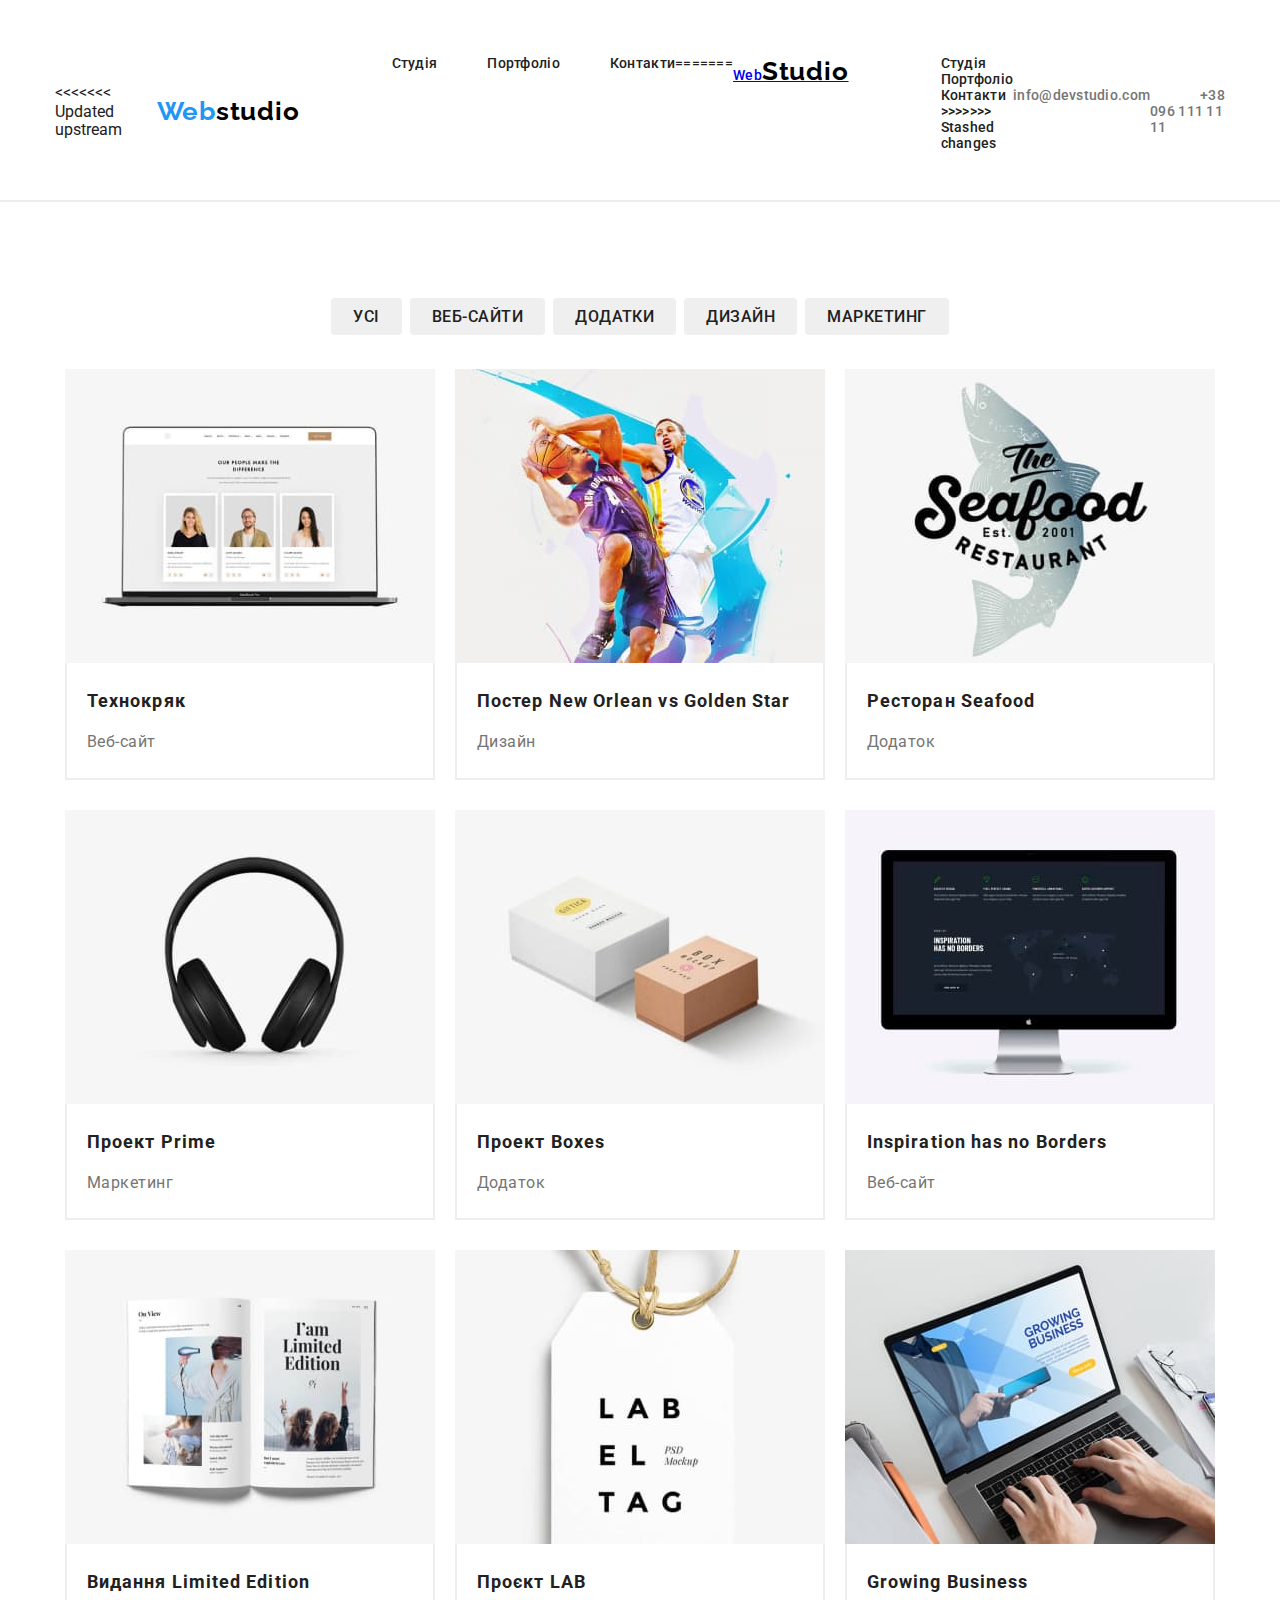
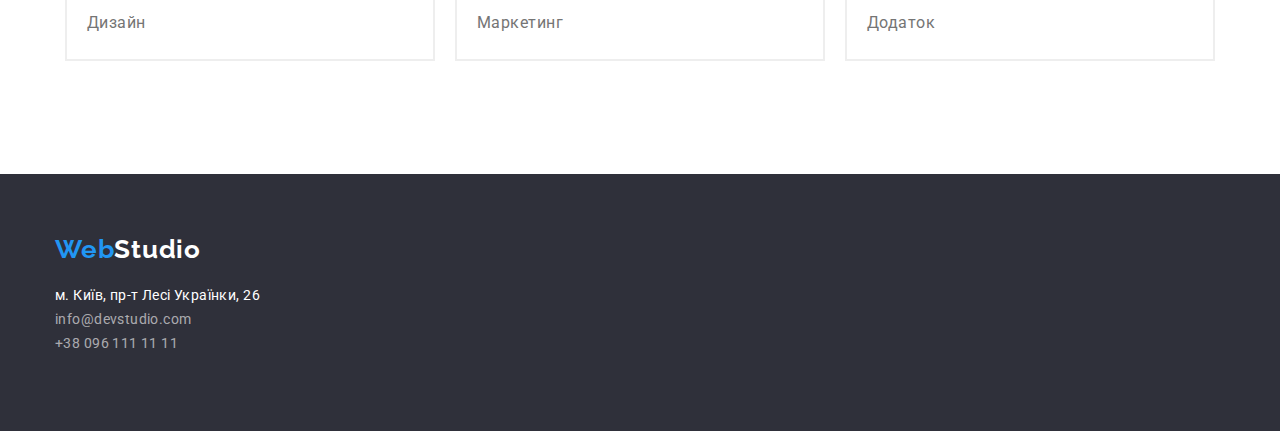
==== portfolio.html @ 646d5f2a "HW-4" ====
<!DOCTYPE html>
<html lang="en">
    <head>
        <meta charset="UTF-8">
        <meta http-equiv="X-UA-Compatible" content="IE=edge">
        <meta name="viewport" content="width=device-width, initial-scale=1.0">
        <link rel="preconnect" href="https://fonts.googleapis.com">
        <link rel="preconnect" href="https://fonts.gstatic.com" crossorigin>
        <link href="https://fonts.googleapis.com/css2?family=Raleway:wght@700&family=Roboto:wght@400;500;700;900&display=swap" rel="stylesheet">
        <link rel="stylesheet" href="https://cdnjs.cloudflare.com/ajax/libs/modern-normalize/1.1.0/modern-normalize.min.css">
        <link rel="stylesheet" href="./CSS/styles.css">
        <title>Portfolio</title>
    </head>
    <body class="body">
    <header class="header">
        <div class="container header-container">
            <!-- the logo is alwais a link -->
<<<<<<< Updated upstream
            <a href="./index.html" class="logo-web links">Web<span class="logo-studio">studio</span></a>
            <nav class="header-nav">
                <ul class="list header-list">
                    <li class="header-item"><a href="./index.html" class="header-nav links">Студія</a></li>
                    <li class="header-item"><a href="./portfolio.html" class="header-nav links">Портфоліо</a></li>
                    <li class="header-item"><a href="" class="header-nav links">Контакти</a></li>
=======
            <a href="./index.html" class="header-logo links">Web<span class="logo-studio">Studio</a>
            <nav >
                <ul class="list">
                    <li><a href="./index.html" class="header-nav links">Студія</a></li>
                    <li><a href="./portfolio.html" class="header-nav links">Портфоліо</a></li>
                    <li><a href="" class="header-nav links">Контакти</a></li>
>>>>>>> Stashed changes
                </ul>
            </nav>
            <div class="contact-wraper">
                <ul class="list header-list">
                    <li>
                        <a href="mailto:info@devstudio.com" target="_blank" rel="noopener noreferrer nofollow"
                            class="header-contact links">info@devstudio.com
                        </a>
                    </li>
                    <li>
                        <a href="tel:+380961111111" class="header-contact phone links">+38 096 111 11 11</a>
                    </li>
                </ul>
            </div>
        </div>
    </header>
    <main>
            <section class="main">
                <div>
                    <h1 class="visually-hidden">"Портфоліо"</h1>
                </div>
                <div class="container ">                
                    <ul class="list button-list">
                        <li class="button-items"><button type="button" class="button links-portfolio">Усі</button></li>
                        <li class="button-items"><button type="button" class="button links-portfolio">Веб-сайти</button></li>
                        <li class="button-items"><button type="button" class="button links-portfolio">Додатки</button></li>
                        <li class="button-items"><button type="button" class="button links-portfolio">Дизайн</button></li>
                        <li class="button-items"><button type="button" class="button links-portfolio">Маркетинг</button></li>
                    </ul>
                    <ul class="list portfolio-list">
                        <li class="portfolio-item"><img src="./img/portfolio/tehnokryak.jpg" alt="tehnokryak" width="370">
                            <div class="border">
                                <h2 class="portfolio-h2">Технокряк</h2>
                                <p class="portfolio-p">Веб-сайт</p>
                            </div>                           
                        </li>
                        <li class="portfolio-item"><img src="./img/portfolio/orlean.jpg" alt="orlean" width="370">
                            <div class="border">
                                <h2 class="portfolio-h2">Постер New Orlean vs Golden Star</h2>
                                <p class="portfolio-p">Дизайн</p>
                            </div>                           
                        </li>
                        <li class="portfolio-item"><img src="./img/portfolio/seafood.jpg" alt="seafood" width="370">
                            <div class="border">
                                <h2 class="portfolio-h2">Ресторан Seafood</h2>
                                <p class="portfolio-p">Додаток</p>
                            </div>                           
                        </li>
                        <li class="portfolio-item"><img src="./img/portfolio/prime.jpg" alt="prime" width="370">
                            <div class="border">
                                <h2 class="portfolio-h2">Проект Prime</h2>
                                <p class="portfolio-p">Маркетинг</p>
                            </div>                           
                        </li>
                        <li class="portfolio-item"><img src="./img/portfolio/boxes.jpg" alt="boxes" width="370">
                            <div class="border">
                                <h2 class="portfolio-h2">Проект Boxes</h2>
                                <p class="portfolio-p">Додаток</p>
                            </div>                            
                        </li>
                        <li class="portfolio-item"><img src="./img/portfolio/inspiration.jpg" alt="inspiration" width="370">
                            <div class="border">
                                <h2 class="portfolio-h2">Inspiration has no Borders</h2>
                                <p class="portfolio-p">Веб-сайт</p>
                            </div>                            
                        </li>
                        <li class="portfolio-item"><img src="./img/portfolio/limited.jpg" alt="limited" width="370">
                            <div class="border">
                                <h2 class="portfolio-h2">Видання Limited Edition</h2>
                                <p class="portfolio-p">Дизайн</p>
                            </div>                            
                        </li>
                        <li class="portfolio-item"><img src="./img/portfolio/lab.jpg" alt="lab" width="370">
                            <div class="border">
                               <h2 class="portfolio-h2">Проєкт LAB</h2>
                               <p class="portfolio-p">Маркетинг</p>
                            </div>                            
                        </li>
                        <li class="portfolio-item"><img src="./img/portfolio/growing.jpg" alt="growing" width="370">
                            <div class="border">
                                <h2 class="portfolio-h2">Growing Business</h2>
                                <p class="portfolio-p">Додаток</p>
                            </div>                            
                        </li>
                    </ul>
                </div>             
                               
            </section>
    </main>
    <footer class="footer">
            <div class="container footer-container">
                <a href="./index.html" class="footer-logo">Web<span class="footer-studio">Studio</a>
                
                <address class="addres ">
                    <ul class="list addres-list">
                        <li>
                            <a href="https://goo.gl/maps/BywnzuMhRgXunRxz6" target="_blank" rel="noopener noreferrer nofollow"
                                class="footer-adres links">м.
                                Київ, пр-т Лесі Українки, 26</a>
                        </li>
                        <li>
                            <a href="mailto:info@devstudio.com" target="_blank" rel="noopener noreferrer nofollow"
                                class="footer-contact links">info@devstudio.com
                            </a>
                        </li>
                        <li>
                            <a href="tel:+380961111111" class="footer-contact links">+38 096 111 11 11</a>
                        </li>
                    </ul>
                
                
                
                </address>
            </div>
            

          
        </footer>
        
    </body>
</html>
---- CSS/styles.css ----
:root {
    --primary-color: #212121;
    --secondary-color: #757575;
    --logo-color: #2196F3;
    --footer-color: #2F303A;
    --adresa-color: #FFFFFF;
    --contact-color: rgba(255, 255, 255, 0.6);
    --studio-color: #000000;
}

h1,
h2,
h3,
h4,
h5,
h6,
p {
    margin: 0;
}

ul {
    padding-left: 0;
}

img {
    display: block;
}

body {
    font-family: "Roboto", sans-serif;
    color: var(--primary-color);
}
.section {
    padding-top: 96px;
    padding-bottom: 96px;
}
.container {
    width: 1200px;
    margin: 0 auto;
    padding-left: 15px;
    padding-right: 15px;
}

.list {
    list-style: none;
}

.links:hover,
.links:focus {
    color: var(--logo-color);
    
}

.header {
    padding-top: 24px;
    border-bottom: 2px solid #ECECEC;
}

.header-container {
    display: flex;
    align-items: center;
    
}

.header-list {
    display: flex;
    margin: 0px;
    padding-top: 32px;
    padding-bottom: 32px;
}

.logo-web {
    color: var(--logo-color);
    font-size: 26px;
    font-weight: 700;
    line-height: 1.19;
    letter-spacing: 0.03em;
    font-family: "Raleway", sans-serif;
    text-decoration: none;
}

.logo-studio {
    color: var(--studio-color);
    font-size: 26px;
    font-weight: 700;
    line-height: 1.19;
    letter-spacing: 0.03em;
    font-family: "Raleway", sans-serif;
    text-decoration: none;
    margin-right: 92px;
}

.header-nav {
    color: var(--primary-color);
    font-size: 14px;
    font-weight: 500;
    line-height: 1.14;
    letter-spacing: 0.02em;
    text-decoration: none;
}

.header-item:not(:first-child) {
    margin-left: 50px;
}

.contact-wraper {
    margin-left: auto;
}

.header-contact {
    color: var(--secondary-color);
    font-size: 14px;
    font-weight: 500;
    line-height: 1.14;
    letter-spacing: 0.02em;
    text-decoration: none;
}

.phone {
    margin-left: 50px;
}

/*  portfolio  */
.main {
    margin-top: 96px;
    margin-bottom: 83px;
}

.button-list {
    display: flex;
    margin-left: auto;
    margin-right: auto;
    margin-top: 0px;
    margin-bottom: 0px;
    padding-bottom: 34px;
    justify-content: center;    
}

.button-items:not(:first-child) {
    margin-left: 8px;
}

.button {
    color: var(--primary-color);
    font-weight: 500;
    font-size: 16px;
    line-height: 1.6;
    letter-spacing: 0.03em;
    text-transform: uppercase;
    cursor: pointer;
    border-style: hidden;
    border-radius: 4px;
    padding: 6px 22px;
}
.links-portfolio:hover,
.links-portfolio:focus {
    color: #FFFFFF;
    background-color: var(--logo-color);
}
.portfolio-list {
    display: flex;
    flex-wrap: wrap;
    margin: 0px;
    justify-content: space-around;           
}

.portfolio-item {
    margin-bottom: 30px;
}
.portfolio-item:not(:nth-child(2*1+3)) {
    margin-left: 30px;
}
.border {
    border-bottom: 2px solid #EEEEEE;
    border-left: 2px solid #EEEEEE;
    border-right: 2px solid #EEEEEE;
}

.portfolio-h2 {
    color: var(--primary-color);
    font-size: 18px;
    font-weight: 700;
    line-height: 2;
    letter-spacing: 0.06em;
    display: flex;
    padding-top: 20px;
    padding-left: 20px;
}

.portfolio-p {
    color: var(--secondary-color);
    font-size: 16px;
    font-weight: 400;
    line-height: 1.9;
    letter-spacing: 0.03em;
    display: flex;
    padding-top: 8px;
    padding-bottom: 20px;
    padding-left: 20px;
}

/*  main hero  */
.section-studio {
    background-color: var(--footer-color);
    padding-top: 200px;
    padding-bottom: 200px;
}

.section-h1 {
    color: var(--adresa-color);
    font-size: 44px;
    font-weight: 900;
    line-height: 1.36;
    letter-spacing: 0.06em;
    text-align: center;
    width: 696px;
    padding-bottom: 30px;
    display: flex;
    margin-left: auto;
    margin-right: auto;
    text-transform: uppercase
}

.section-button {
    background-color: var(--logo-color);
    color: var(--adresa-color);
    font-size: 16px;
    font-weight: 700;
    line-height: 1.88;
    letter-spacing: 0.06em;
    display: flex;
    margin-left: auto;
    margin-right: auto;
}

.visually-hidden {
    position: absolute;
    clip: rect(0 0 0 0);
    width: 1px;
    height: 1px;
    margin: -1px;
}

.advantage-list {
    display: flex;
    margin: 0px;
}

.advantage-items:not(:first-child) {
    margin-left: 30px;
    
}

.advantage-h3 {
    color: var(--primary-color);
    font-size: 14px;
    font-weight: 700;
    line-height: 1.17;
    letter-spacing: 0.03em;
}

.section-p {
    color: var(--secondary-color);
    font-size: 16px;
    font-weight: 400;
    line-height: 1.71;
    letter-spacing: 0.03em;
}

.work {
    padding-top:  0px;
    padding-left: 0px;
    padding-right: 0px;
    padding-bottom: 94px;
}

.work-list {
    display: flex;
    margin: 0px;
}

.work-items:not(:first-child) {
    margin-left: 30px;
}

.title {
    color: var(--primary-color);
    font-size: 42.19px;
    font-weight: 700;
    line-height: 1.17;
    letter-spacing: 0.03em;
    display: flex;
    justify-content: center;
    padding-bottom: 50px;
}

.container-team {
    background-color: #F5F4FA;
    
   
}

.team-list {
    display: flex;
    margin: 0px;
    justify-content: space-around;
    
}


.team-items:not(:first-child) {
    margin-left: 30px;
}
.border-team {
    background-color: #FFFFFF;
    border-bottom: 2px solid #EEEEEE;
    border-left: 2px solid #EEEEEE;
    border-right: 2px solid #EEEEEE;
    border-radius: 0px 0px 4px 4px;
}
.team-h3 {
    color: var(--primary-color);
    font-size: 16px;
    font-weight: 500;
    line-height: 1.17;
    letter-spacing: 0.03em;
    display: flex;
    justify-content: center;
    padding-top: 30px;
    
}

.team-p {
    color: var(--secondary-color);
    font-size: 16px;
    font-weight: 400;
    line-height: 1.17;
    letter-spacing: 0.03em;
    display: flex;
    justify-content: center;
    padding-top: 10px;
    padding-bottom: 30px;
}

/*  footer  */
.footer {
    background-color: var(--footer-color);
}
.footer-container {
    padding-top: 60px;
    padding-bottom: 60px;
}
.footer-logo {
    color: var(--logo-color);
    font-size: 26px;
    font-weight: 700;
    line-height: 1.17;
    letter-spacing: 0.03em;
    font-family: "Raleway", sans-serif;
    text-decoration: none;
    
}

.footer-studio {
    color: var(--adresa-color);
    font-size: 26px;
    font-weight: 700;
    line-height: 1.17;
    letter-spacing: 0.03em;
    font-family: "Raleway", sans-serif;
    text-decoration: none;
}

.addres {
    font-style: normal;
}

.addres-list {
    margin-top: 20px;
}

.footer-adres {
    color: var(--adresa-color);
    font-size: 14px;
    font-weight: 400;
    line-height: 1.7;
    letter-spacing: 0.03em;
    text-decoration: none;
}

.footer-contact {
    color: var(--contact-color);
    font-size: 14px;
    font-weight: 400;
    line-height: 1.7;
    letter-spacing: 0.03em;
    text-decoration: none;
}
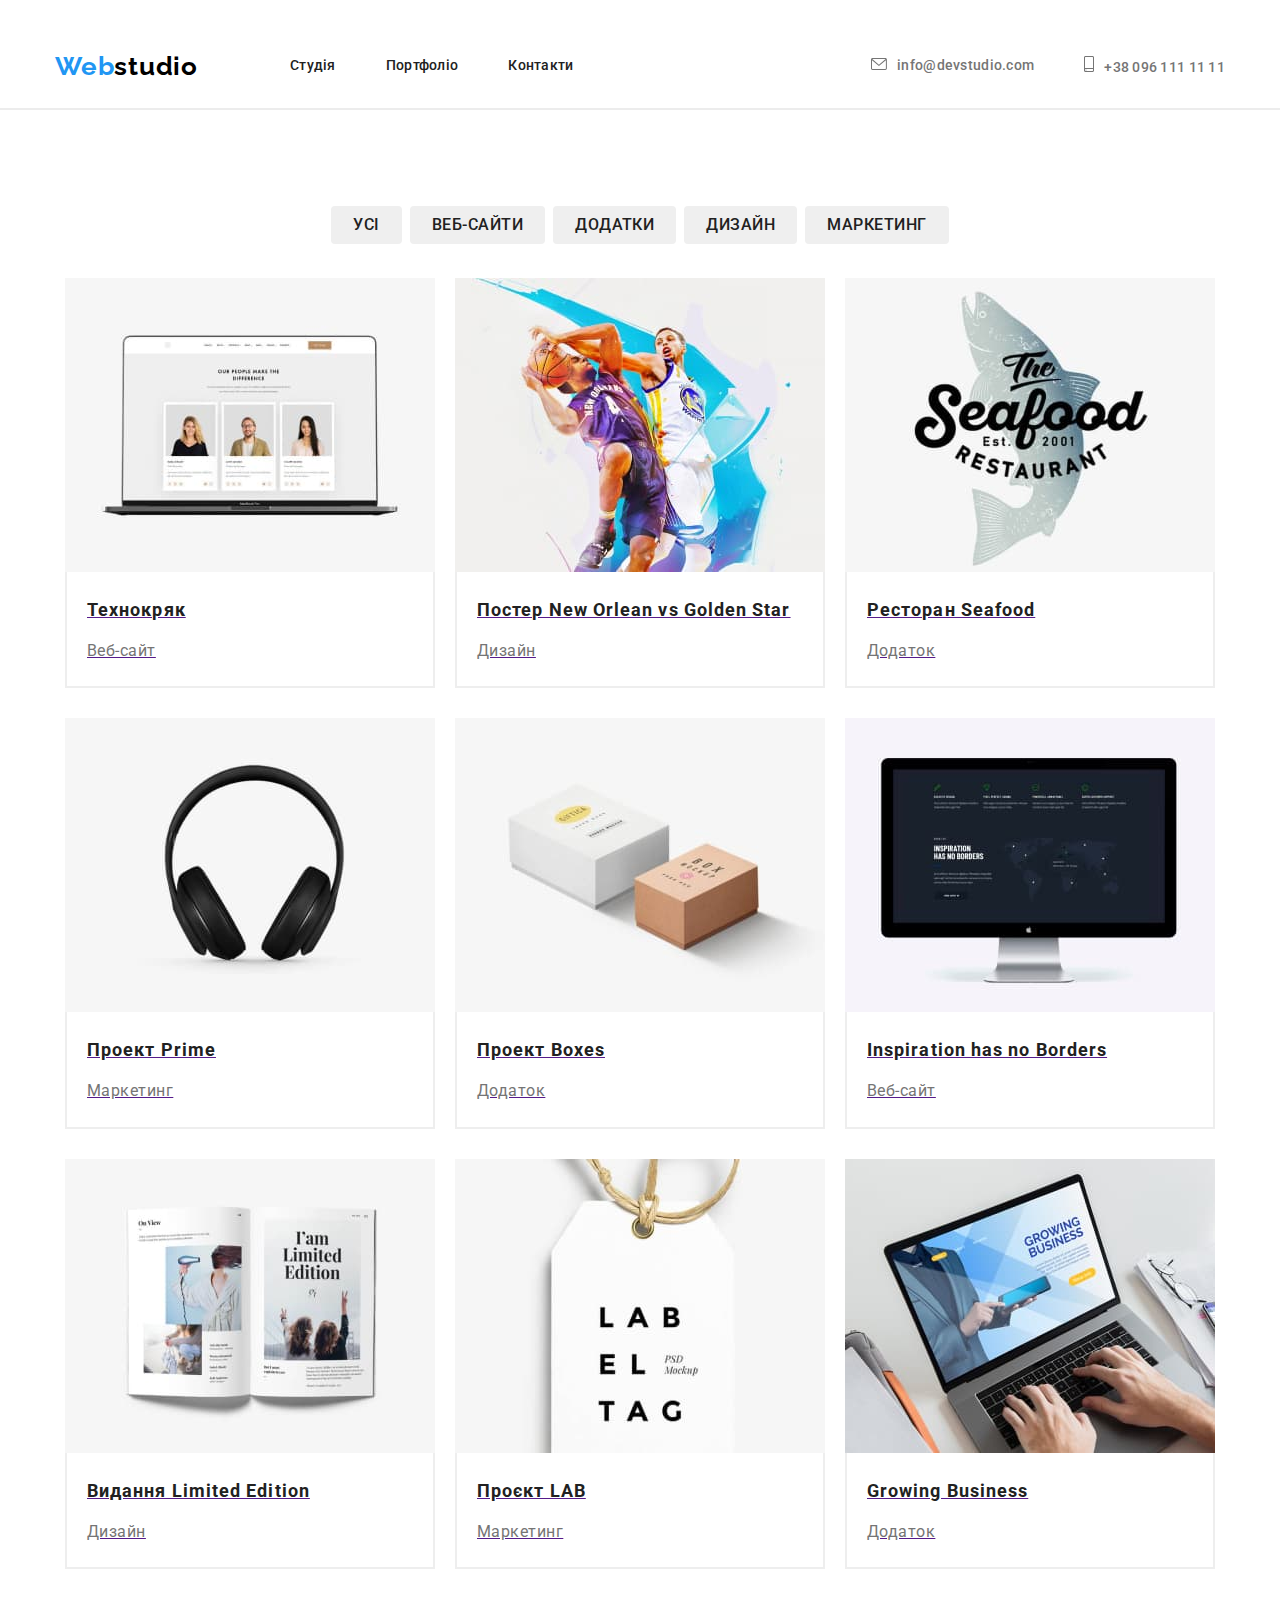
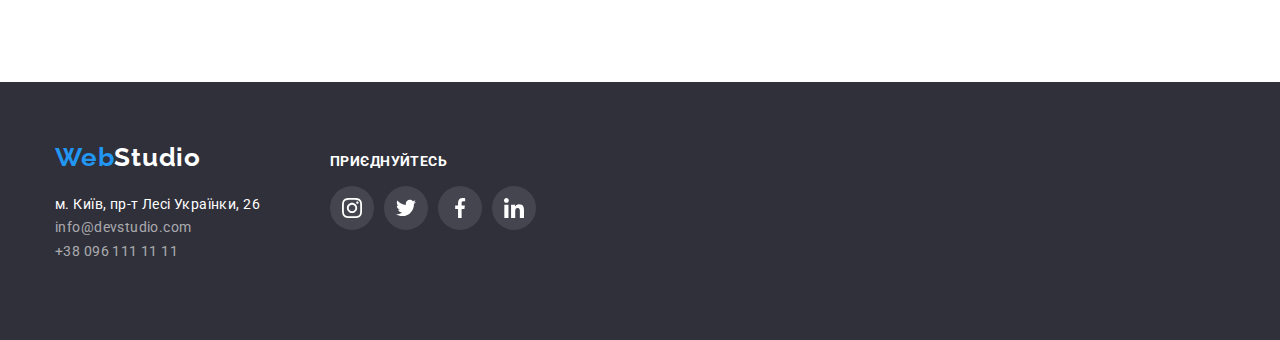
==== commit a7f40446: "HW-4" ====
--- a/portfolio.html
+++ b/portfolio.html
@@ -15,36 +15,34 @@
     <header class="header">
         <div class="container header-container">
             <!-- the logo is alwais a link -->
-<<<<<<< Updated upstream
             <a href="./index.html" class="logo-web links">Web<span class="logo-studio">studio</span></a>
             <nav class="header-nav">
                 <ul class="list header-list">
                     <li class="header-item"><a href="./index.html" class="header-nav links">Студія</a></li>
                     <li class="header-item"><a href="./portfolio.html" class="header-nav links">Портфоліо</a></li>
                     <li class="header-item"><a href="" class="header-nav links">Контакти</a></li>
-=======
-            <a href="./index.html" class="header-logo links">Web<span class="logo-studio">Studio</a>
-            <nav >
-                <ul class="list">
-                    <li><a href="./index.html" class="header-nav links">Студія</a></li>
-                    <li><a href="./portfolio.html" class="header-nav links">Портфоліо</a></li>
-                    <li><a href="" class="header-nav links">Контакти</a></li>
->>>>>>> Stashed changes
                 </ul>
             </nav>
             <div class="contact-wraper">
                 <ul class="list header-list">
                     <li>
                         <a href="mailto:info@devstudio.com" target="_blank" rel="noopener noreferrer nofollow"
-                            class="header-contact links">info@devstudio.com
-                        </a>
-                    </li>
-                    <li>
-                        <a href="tel:+380961111111" class="header-contact phone links">+38 096 111 11 11</a>
+                            class="header-contact links">
+                            <svg class="icon-mail" width="16px" height="12px">
+                                <use href="./img/icons.svg#icon-mail"></use>
+                            </svg>info@devstudio.com
+                        </a>
+                    </li>
+                    <li>
+                        <a href="tel:+380961111111" class="header-contact phone links">
+                            <svg class="icon-phone" width="10px" height="16px">
+                                <use href="./img/icons.svg#icon-phone"></use>
+                            </svg>+38 096 111 11 11</a>
                     </li>
                 </ul>
             </div>
         </div>
+    
     </header>
     <main>
             <section class="main">
@@ -60,59 +58,89 @@
                         <li class="button-items"><button type="button" class="button links-portfolio">Маркетинг</button></li>
                     </ul>
                     <ul class="list portfolio-list">
-                        <li class="portfolio-item"><img src="./img/portfolio/tehnokryak.jpg" alt="tehnokryak" width="370">
-                            <div class="border">
-                                <h2 class="portfolio-h2">Технокряк</h2>
-                                <p class="portfolio-p">Веб-сайт</p>
-                            </div>                           
-                        </li>
-                        <li class="portfolio-item"><img src="./img/portfolio/orlean.jpg" alt="orlean" width="370">
-                            <div class="border">
-                                <h2 class="portfolio-h2">Постер New Orlean vs Golden Star</h2>
-                                <p class="portfolio-p">Дизайн</p>
-                            </div>                           
-                        </li>
-                        <li class="portfolio-item"><img src="./img/portfolio/seafood.jpg" alt="seafood" width="370">
-                            <div class="border">
-                                <h2 class="portfolio-h2">Ресторан Seafood</h2>
-                                <p class="portfolio-p">Додаток</p>
-                            </div>                           
-                        </li>
-                        <li class="portfolio-item"><img src="./img/portfolio/prime.jpg" alt="prime" width="370">
+                        <li class="portfolio-item">
+                            <a href="" class="portfolio-link link">
+                                <img src="./img/portfolio/tehnokryak.jpg" alt="tehnokryak" width="370">
+                                <div class="border">
+                                    <h2 class="portfolio-h2">Технокряк</h2>
+                                    <p class="portfolio-p">Веб-сайт</p>
+                                </div>
+                            </a>
+                                                       
+                        </li>
+                        <li class="portfolio-item">
+                            <a href="" class="portfolio-link">
+                                <img src="./img/portfolio/orlean.jpg" alt="orlean" width="370">
+                                <div class="border">
+                                    <h2 class="portfolio-h2">Постер New Orlean vs Golden Star</h2>
+                                    <p class="portfolio-p">Дизайн</p>
+                                </div>
+                            </a>                                                      
+                        </li>
+                        <li class="portfolio-item">                            
+                            <a href="" class="portfolio-link">
+                                <img src="./img/portfolio/seafood.jpg" alt="seafood" width="370">
+                                <div class="border">
+                                    <h2 class="portfolio-h2">Ресторан Seafood</h2>
+                                    <p class="portfolio-p">Додаток</p>
+                                </div>
+                            </a>                                                  
+                        </li>
+                        <li class="portfolio-item">
+                            <a href="" class="portfolio-link">
+                                <img src="./img/portfolio/prime.jpg" alt="prime" width="370">
                             <div class="border">
                                 <h2 class="portfolio-h2">Проект Prime</h2>
                                 <p class="portfolio-p">Маркетинг</p>
-                            </div>                           
-                        </li>
-                        <li class="portfolio-item"><img src="./img/portfolio/boxes.jpg" alt="boxes" width="370">
+                            </div> 
+                            </a>                                                      
+                        </li>
+                        <li class="portfolio-item">
+                            <a href="" class="portfolio-link">
+                                 <img src="./img/portfolio/boxes.jpg" alt="boxes" width="370">
                             <div class="border">
                                 <h2 class="portfolio-h2">Проект Boxes</h2>
                                 <p class="portfolio-p">Додаток</p>
-                            </div>                            
-                        </li>
-                        <li class="portfolio-item"><img src="./img/portfolio/inspiration.jpg" alt="inspiration" width="370">
+                            </div>  
+                            </a>                                                     
+                        </li>
+                        <li class="portfolio-item">
+                            <a href="" class="portfolio-link">
+                                <img src="./img/portfolio/inspiration.jpg" alt="inspiration" width="370">
                             <div class="border">
                                 <h2 class="portfolio-h2">Inspiration has no Borders</h2>
                                 <p class="portfolio-p">Веб-сайт</p>
-                            </div>                            
-                        </li>
-                        <li class="portfolio-item"><img src="./img/portfolio/limited.jpg" alt="limited" width="370">
+                            </div> 
+                            </a>                                                       
+                        </li>
+                        <li class="portfolio-item">                            
+                            <a href="" class="portfolio-link">
+                                <img src="./img/portfolio/limited.jpg" alt="limited" width="370">
                             <div class="border">
                                 <h2 class="portfolio-h2">Видання Limited Edition</h2>
                                 <p class="portfolio-p">Дизайн</p>
-                            </div>                            
-                        </li>
-                        <li class="portfolio-item"><img src="./img/portfolio/lab.jpg" alt="lab" width="370">
+                            </div>  
+                            </a>
+                                                      
+                        </li>
+                        <li class="portfolio-item">
+                            <a href="" class="portfolio-link">
+                                <img src="./img/portfolio/lab.jpg" alt="lab" width="370">
                             <div class="border">
                                <h2 class="portfolio-h2">Проєкт LAB</h2>
                                <p class="portfolio-p">Маркетинг</p>
-                            </div>                            
-                        </li>
-                        <li class="portfolio-item"><img src="./img/portfolio/growing.jpg" alt="growing" width="370">
+                            </div>  
+                            </a>                                                      
+                        </li>
+                        <li class="portfolio-item">
+                            <a href="" class="portfolio-link">
+                                <img src="./img/portfolio/growing.jpg" alt="growing" width="370">
                             <div class="border">
                                 <h2 class="portfolio-h2">Growing Business</h2>
                                 <p class="portfolio-p">Додаток</p>
-                            </div>                            
+                            </div>      
+                            </a>
+                                                  
                         </li>
                     </ul>
                 </div>             
@@ -120,14 +148,15 @@
             </section>
     </main>
     <footer class="footer">
-            <div class="container footer-container">
+        <div class="container footer-container">
+            <div>
                 <a href="./index.html" class="footer-logo">Web<span class="footer-studio">Studio</a>
-                
+    
                 <address class="addres ">
                     <ul class="list addres-list">
                         <li>
-                            <a href="https://goo.gl/maps/BywnzuMhRgXunRxz6" target="_blank" rel="noopener noreferrer nofollow"
-                                class="footer-adres links">м.
+                            <a href="https://goo.gl/maps/BywnzuMhRgXunRxz6" target="_blank"
+                                rel="noopener noreferrer nofollow" class="footer-adres links">м.
                                 Київ, пр-т Лесі Українки, 26</a>
                         </li>
                         <li>
@@ -139,15 +168,50 @@
                             <a href="tel:+380961111111" class="footer-contact links">+38 096 111 11 11</a>
                         </li>
                     </ul>
-                
-                
-                
-                </address>
             </div>
-            
-
-          
-        </footer>
+            <div class="footer-social">
+                <p class="join">приєднуйтесь</p>
+                <ul class="social-list list">
+                    <li>
+                        <a class="footer-social-item" href="">
+                            <svg class="social-footer" width="20px" height="20px">
+                                <use href="./img/icons.svg#icon-instagram-footer"></use>
+                            </svg>
+                        </a>
+                    </li>
+                    <li>
+                        <a class="footer-social-item" href="">
+                            <svg class="social-footer" width="20px" height="20px">
+                                <use href="./img/icons.svg#icon-twitter-footer"></use>
+                            </svg>
+                        </a>
+                    </li>
+                    <li>
+                        <a class="footer-social-item" href="">
+                            <svg class="social" width="20px" height="20px">
+                                <use href="./img/icons.svg#icon-facebook-footer"></use>
+                            </svg>
+                        </a>
+                    </li>
+                    <li>
+                        <a class="footer-social-item" href="">
+                            <svg class="social" width="20px" height="20px">
+                                <use href="./img/icons.svg#icon-linkedin-footer"></use>
+                            </svg>
+                        </a>
+                    </li>
+                </ul>
+            </div>
+    
+    
+    
+    
+            </address>
+        </div>
+    
+    
+    
+    </footer>
         
     </body>
 </html>--- a/CSS/styles.css
+++ b/CSS/styles.css
@@ -62,13 +62,6 @@
     
 }
 
-.header-list {
-    display: flex;
-    margin: 0px;
-    padding-top: 32px;
-    padding-bottom: 32px;
-}
-
 .logo-web {
     color: var(--logo-color);
     font-size: 26px;
@@ -106,7 +99,12 @@
 .contact-wraper {
     margin-left: auto;
 }
-
+.header-list {
+    display: flex;
+    margin: 0px;
+    padding-top: 32px;
+    padding-bottom: 32px;
+}
 .header-contact {
     color: var(--secondary-color);
     font-size: 14px;
@@ -115,6 +113,20 @@
     letter-spacing: 0.02em;
     text-decoration: none;
 }
+.header-list .header-contact:hover,
+.header-list .header-contact:focus {
+    color: var(--logo-color);
+    fill: currentColor;
+}
+.icon-mail {
+    margin-right: 10px;
+    fill: currentColor;
+}
+
+.icon-phone {
+    margin-right: 10px;
+    fill: currentColor;
+}
 
 .phone {
     margin-left: 50px;
@@ -156,6 +168,8 @@
 .links-portfolio:focus {
     color: #FFFFFF;
     background-color: var(--logo-color);
+    box-shadow: 0px 3px 1px rgba(0, 0, 0, 0.1), 0px 1px 2px rgba(0, 0, 0, 0.08), 0px 2px 2px rgba(0, 0, 0, 0.12);
+    border-radius: 4px;
 }
 .portfolio-list {
     display: flex;
@@ -169,6 +183,14 @@
 }
 .portfolio-item:not(:nth-child(2*1+3)) {
     margin-left: 30px;
+}
+.portfolio-link {
+    display: block;
+}
+.portfolio-link:hover,
+.portfolio-link:focus {    
+        border: 1px solid #EEEEEE;
+        box-shadow: 0px 1px 1px rgba(0, 0, 0, 0.12), 0px 4px 4px rgba(0, 0, 0, 0.06), 1px 4px 6px rgba(0, 0, 0, 0.16);
 }
 .border {
     border-bottom: 2px solid #EEEEEE;
@@ -205,7 +227,19 @@
     padding-top: 200px;
     padding-bottom: 200px;
 }
-
+.overlay {
+    max-width: 1600px;
+    height: 600px;
+    margin-left: auto;
+    margin-right: auto;
+    background-image: linear-gradient(to right,
+        rgba(0, 0, 0, 0.4),
+        rgba(47, 48, 58, 0.4)), url(../img/main-hiro.jpg);
+    background-repeat: no-repeat;
+    background-position: cover;
+    
+    
+}
 .section-h1 {
     color: var(--adresa-color);
     font-size: 44px;
@@ -231,6 +265,17 @@
     display: flex;
     margin-left: auto;
     margin-right: auto;
+    
+    border-radius: 4px;
+    border: none;
+    width: 216px;
+    height: 50px;
+    align-items: center;
+    justify-content: center;
+}
+.section-button:hover,
+.section-button:focus {
+    box-shadow: 0px 4px 4px rgba(0, 0, 0, 0.15);
 }
 
 .visually-hidden {
@@ -248,9 +293,48 @@
 
 .advantage-items:not(:first-child) {
     margin-left: 30px;
-    
-}
-
+}
+.advantage-uvaha {
+    display: inline-flex;
+    background-image: url(../img/icons/uvaha.svg);
+    background-color: #F5F4FA;
+    width: 270px;
+    height: 120px;
+    background-repeat: no-repeat;
+    background-position: center;
+    margin-bottom: 30px;
+    
+}
+.advantage-punktualnist {
+    display: inline-flex;
+    background-image: url(../img/icons/punktualnist.svg);
+    background-color: #F5F4FA;
+    width: 270px;
+    height: 120px;
+    background-repeat: no-repeat;
+    background-position: center;
+    margin-bottom: 30px;
+}
+.advantage-planuvannya {
+    display: inline-flex;
+    background-image: url(../img/icons/planuvannya.svg);
+    background-color: #F5F4FA;
+    width: 270px;
+    height: 120px;
+    background-repeat: no-repeat;
+    background-position: center;
+    margin-bottom: 30px;
+}
+.advantage-tehnologii {
+    display: inline-flex;
+    background-image: url(../img/icons/tehnologii.svg);
+    background-color: #F5F4FA;
+    width: 270px;
+    height: 120px;
+    background-repeat: no-repeat;
+    background-position: center;
+    margin-bottom: 30px;
+}
 .advantage-h3 {
     color: var(--primary-color);
     font-size: 14px;
@@ -295,16 +379,13 @@
 }
 
 .container-team {
-    background-color: #F5F4FA;
-    
-   
+    background-color: #F5F4FA;      
 }
 
 .team-list {
     display: flex;
     margin: 0px;
-    justify-content: space-around;
-    
+    justify-content: space-around;    
 }
 
 
@@ -317,6 +398,7 @@
     border-left: 2px solid #EEEEEE;
     border-right: 2px solid #EEEEEE;
     border-radius: 0px 0px 4px 4px;
+    box-shadow: 0px 1px 3px rgba(0, 0, 0, 0.12), 0px 1px 1px rgba(0, 0, 0, 0.14), 0px 2px 1px rgba(0, 0, 0, 0.2);
 }
 .team-h3 {
     color: var(--primary-color);
@@ -341,12 +423,64 @@
     padding-top: 10px;
     padding-bottom: 30px;
 }
+.team-social {
+    display: flex;
+    justify-content: center;
+    gap: 10px;
+    margin-top: 16px;
+    padding-bottom: 30px;
+}
+.team-social-item {
+    display: flex;
+    justify-content: center;
+    align-items: center;
+    border-radius: 50%;
+    background-color: #ffffff;
+    
+    width: 44px;
+    height: 44px;
+}
+.team-social-item:hover,
+.team-social-item:focus {
+    background-color: var(--logo-color);
+    
+}
+.social {
+    fill: #AFB1B8;
+}
+
+.social:hover,
+.social:focus {
+   fill: #ffffff
+}
+.clients {
+    display: flex;
+    margin: 0px;
+    justify-content: space-around;
+    
+}
+.links-clients {
+    display: flex;
+    align-items: center;
+    justify-content: center;
+    border: 1px solid #AFB1B8;
+    fill: #AFB1B8;
+    border-radius: 4px;
+    padding: 14px 30px;
+}
+.links-clients:hover,
+.links-clients:focus {
+    border-color: var(--logo-color);
+    fill: var(--logo-color);
+}
 
 /*  footer  */
 .footer {
     background-color: var(--footer-color);
 }
 .footer-container {
+    display: flex;
+    align-items: baseline;
     padding-top: 60px;
     padding-bottom: 60px;
 }
@@ -395,4 +529,44 @@
     line-height: 1.7;
     letter-spacing: 0.03em;
     text-decoration: none;
+}
+.footer-social {
+    width: 206px;
+    height: 80px;
+    margin-left: 70px;
+    
+}
+.join {
+    font-family: 'Roboto';
+    font-style: normal;
+    color: var(--adresa-color);
+    font-size: 14px;
+    font-weight: 700;
+    line-height: 1.14;
+    letter-spacing: 0.03em;
+    text-transform: uppercase;
+}
+.social-list {
+    display: flex;
+    justify-content: left;
+    align-items: center;
+    gap: 10px;
+}
+.footer-social-item {
+    display: flex;
+    justify-content: center;
+    align-items: center;
+    border-radius: 50%;
+    background-color:rgba(255, 255, 255, 0.1);
+    width: 44px;
+    height: 44px;
+
+   
+}
+.footer-social-item:hover,
+.footer-social-item:focus {
+    background-color: var(--logo-color)
+}
+.social-footer {
+    color: #FFFFFF;
 }